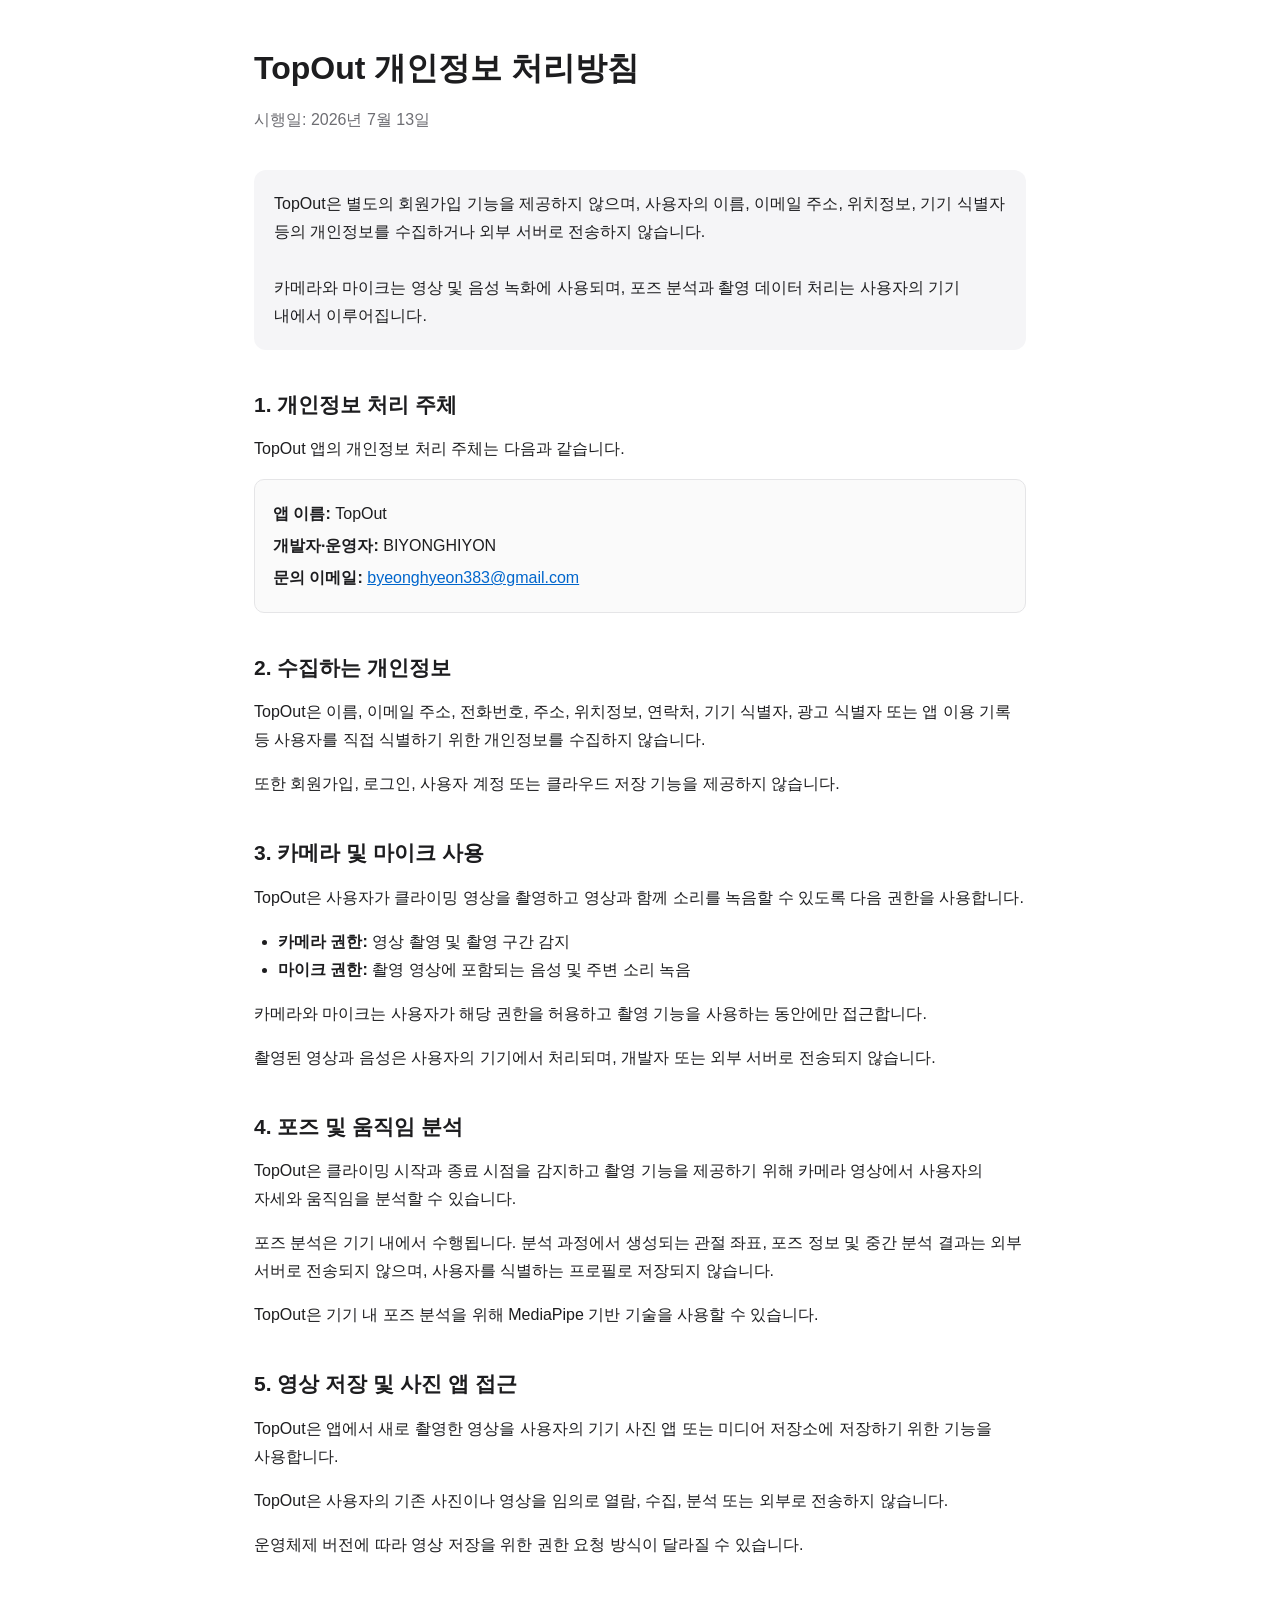
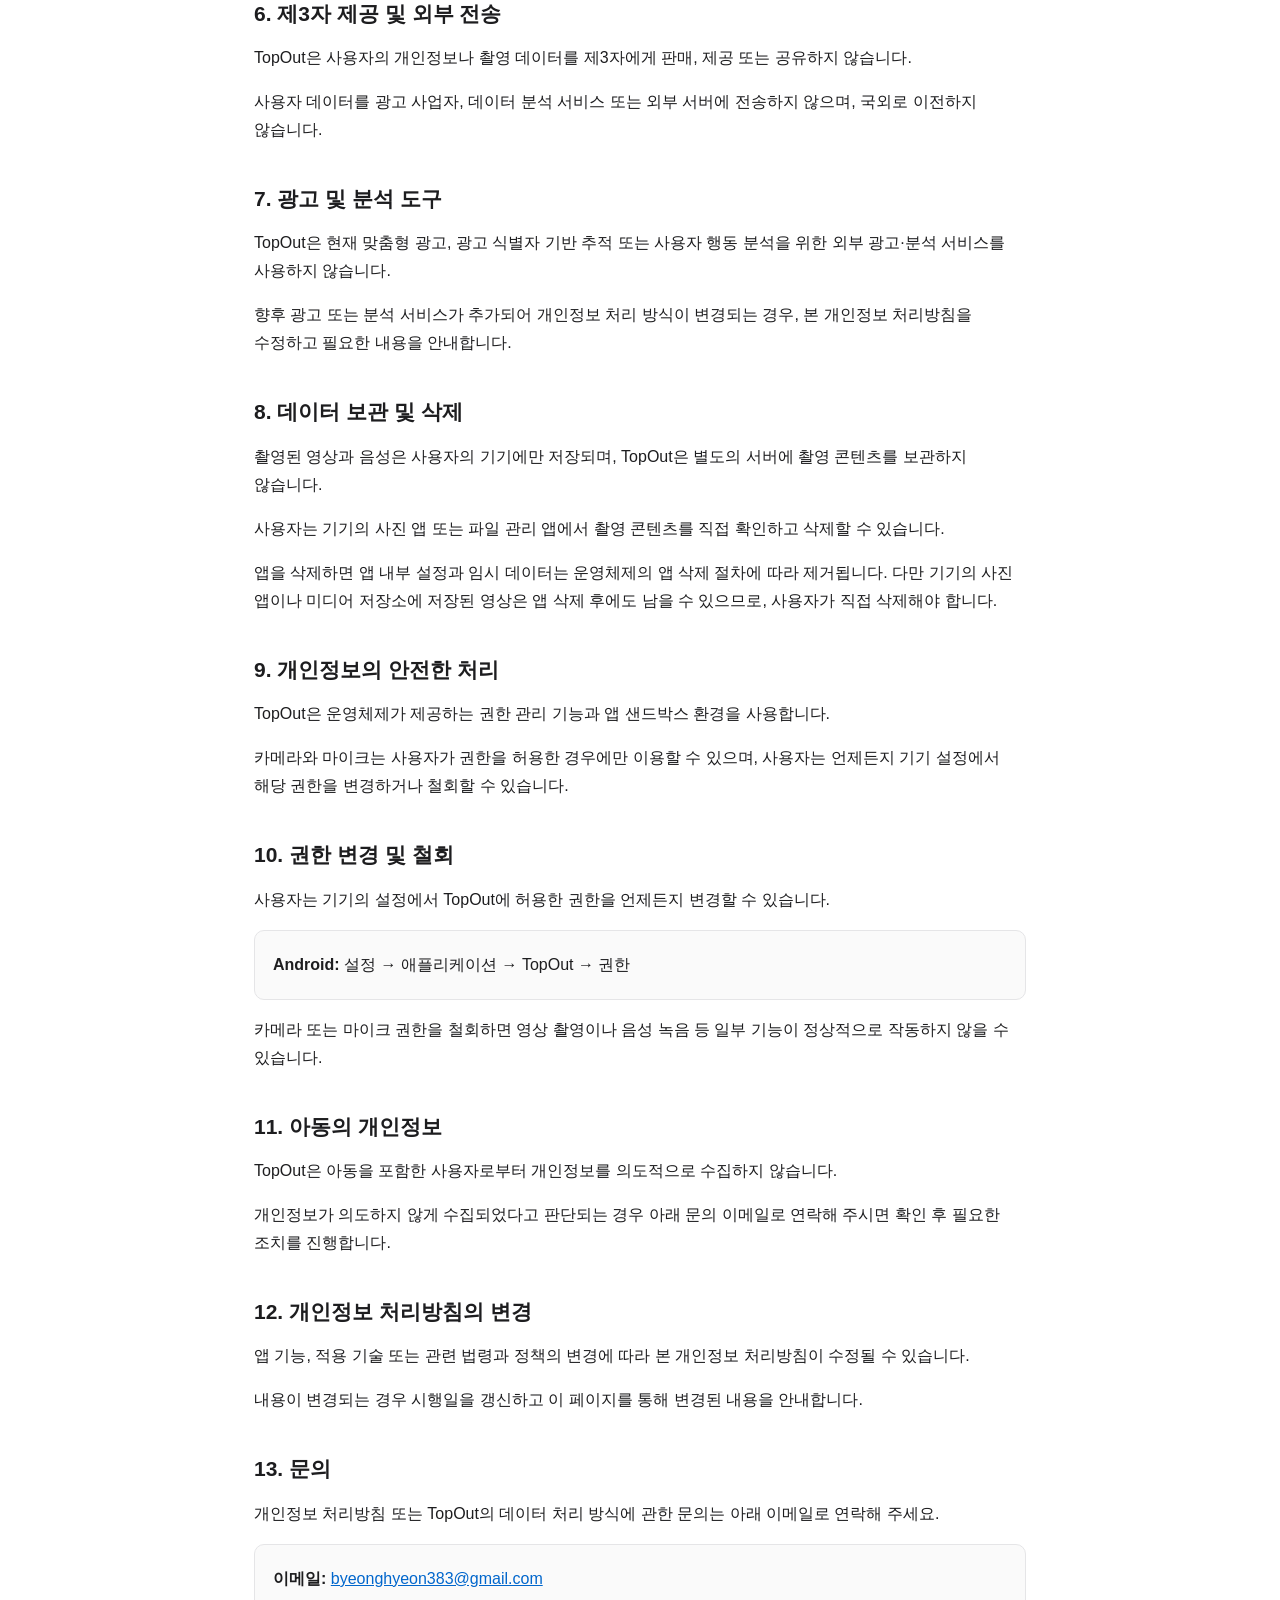
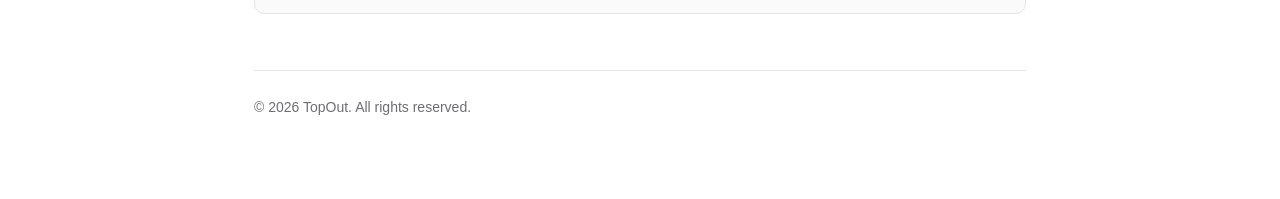
==== docs/index.html @ 3dc30779 "Rename topout-privacy-policy.html to index.html" ====
<!doctype html>
<html lang="ko">
<head>
  <meta charset="utf-8">
  <meta name="viewport" content="width=device-width, initial-scale=1">

  <title>TopOut 개인정보 처리방침</title>

  <meta
    name="description"
    content="TopOut 앱의 개인정보 처리방침입니다. 카메라, 마이크, 영상 저장 및 기기 내 포즈 분석에 관한 내용을 안내합니다."
  >

  <style>
    * {
      box-sizing: border-box;
    }

    body {
      max-width: 820px;
      margin: 0 auto;
      padding: 48px 24px 80px;
      color: #1d1d1f;
      background: #ffffff;
      font-family:
        -apple-system,
        BlinkMacSystemFont,
        "Apple SD Gothic Neo",
        "Noto Sans KR",
        Arial,
        sans-serif;
      line-height: 1.75;
      word-break: keep-all;
    }

    h1 {
      margin: 0 0 8px;
      font-size: 32px;
      line-height: 1.3;
    }

    h2 {
      margin: 40px 0 12px;
      font-size: 21px;
      line-height: 1.4;
    }

    p,
    li {
      font-size: 16px;
    }

    ul {
      padding-left: 24px;
    }

    a {
      color: #0066cc;
    }

    .date {
      margin-bottom: 36px;
      color: #6e6e73;
    }

    .box {
      margin: 20px 0 36px;
      padding: 20px;
      background: #f5f5f7;
      border-radius: 12px;
    }

    .info {
      margin-top: 12px;
      padding: 16px 18px;
      background: #fafafa;
      border: 1px solid #e5e5e7;
      border-radius: 10px;
    }

    .info p {
      margin: 4px 0;
    }

    footer {
      margin-top: 56px;
      padding-top: 24px;
      color: #6e6e73;
      border-top: 1px solid #e5e5e7;
      font-size: 14px;
    }

    @media (max-width: 600px) {
      body {
        padding: 32px 20px 64px;
      }

      h1 {
        font-size: 28px;
      }
    }
  </style>
</head>

<body>
  <main>
    <h1>TopOut 개인정보 처리방침</h1>
    <p class="date">시행일: 2026년 7월 13일</p>

    <div class="box">
      TopOut은 별도의 회원가입 기능을 제공하지 않으며, 사용자의 이름,
      이메일 주소, 위치정보, 기기 식별자 등의 개인정보를 수집하거나
      외부 서버로 전송하지 않습니다.
      <br><br>
      카메라와 마이크는 영상 및 음성 녹화에 사용되며, 포즈 분석과 촬영
      데이터 처리는 사용자의 기기 내에서 이루어집니다.
    </div>

    <h2>1. 개인정보 처리 주체</h2>

    <p>
      TopOut 앱의 개인정보 처리 주체는 다음과 같습니다.
    </p>

    <div class="info">
      <p><strong>앱 이름:</strong> TopOut</p>
      <p>
        <strong>개발자·운영자:</strong>
        BIYONGHIYON
      </p>
      <p>
        <strong>문의 이메일:</strong>
        <a href="mailto:byeonghyeon383@gmail.com">
          byeonghyeon383@gmail.com
        </a>
      </p>
    </div>

    <h2>2. 수집하는 개인정보</h2>

    <p>
      TopOut은 이름, 이메일 주소, 전화번호, 주소, 위치정보, 연락처,
      기기 식별자, 광고 식별자 또는 앱 이용 기록 등 사용자를 직접
      식별하기 위한 개인정보를 수집하지 않습니다.
    </p>

    <p>
      또한 회원가입, 로그인, 사용자 계정 또는 클라우드 저장 기능을
      제공하지 않습니다.
    </p>

    <h2>3. 카메라 및 마이크 사용</h2>

    <p>
      TopOut은 사용자가 클라이밍 영상을 촬영하고 영상과 함께 소리를
      녹음할 수 있도록 다음 권한을 사용합니다.
    </p>

    <ul>
      <li>
        <strong>카메라 권한:</strong>
        영상 촬영 및 촬영 구간 감지
      </li>
      <li>
        <strong>마이크 권한:</strong>
        촬영 영상에 포함되는 음성 및 주변 소리 녹음
      </li>
    </ul>

    <p>
      카메라와 마이크는 사용자가 해당 권한을 허용하고 촬영 기능을
      사용하는 동안에만 접근합니다.
    </p>

    <p>
      촬영된 영상과 음성은 사용자의 기기에서 처리되며, 개발자 또는
      외부 서버로 전송되지 않습니다.
    </p>

    <h2>4. 포즈 및 움직임 분석</h2>

    <p>
      TopOut은 클라이밍 시작과 종료 시점을 감지하고 촬영 기능을
      제공하기 위해 카메라 영상에서 사용자의 자세와 움직임을
      분석할 수 있습니다.
    </p>

    <p>
      포즈 분석은 기기 내에서 수행됩니다. 분석 과정에서 생성되는
      관절 좌표, 포즈 정보 및 중간 분석 결과는 외부 서버로 전송되지
      않으며, 사용자를 식별하는 프로필로 저장되지 않습니다.
    </p>

    <p>
      TopOut은 기기 내 포즈 분석을 위해 MediaPipe 기반 기술을
      사용할 수 있습니다.
    </p>

    <h2>5. 영상 저장 및 사진 앱 접근</h2>

    <p>
      TopOut은 앱에서 새로 촬영한 영상을 사용자의 기기 사진 앱 또는
      미디어 저장소에 저장하기 위한 기능을 사용합니다.
    </p>

    <p>
      TopOut은 사용자의 기존 사진이나 영상을 임의로 열람, 수집,
      분석 또는 외부로 전송하지 않습니다.
    </p>

    <p>
      운영체제 버전에 따라 영상 저장을 위한 권한 요청 방식이 달라질
      수 있습니다.
    </p>

    <h2>6. 제3자 제공 및 외부 전송</h2>

    <p>
      TopOut은 사용자의 개인정보나 촬영 데이터를 제3자에게 판매,
      제공 또는 공유하지 않습니다.
    </p>

    <p>
      사용자 데이터를 광고 사업자, 데이터 분석 서비스 또는 외부
      서버에 전송하지 않으며, 국외로 이전하지 않습니다.
    </p>

    <h2>7. 광고 및 분석 도구</h2>

    <p>
      TopOut은 현재 맞춤형 광고, 광고 식별자 기반 추적 또는 사용자
      행동 분석을 위한 외부 광고·분석 서비스를 사용하지 않습니다.
    </p>

    <p>
      향후 광고 또는 분석 서비스가 추가되어 개인정보 처리 방식이
      변경되는 경우, 본 개인정보 처리방침을 수정하고 필요한 내용을
      안내합니다.
    </p>

    <h2>8. 데이터 보관 및 삭제</h2>

    <p>
      촬영된 영상과 음성은 사용자의 기기에만 저장되며, TopOut은
      별도의 서버에 촬영 콘텐츠를 보관하지 않습니다.
    </p>

    <p>
      사용자는 기기의 사진 앱 또는 파일 관리 앱에서 촬영 콘텐츠를
      직접 확인하고 삭제할 수 있습니다.
    </p>

    <p>
      앱을 삭제하면 앱 내부 설정과 임시 데이터는 운영체제의 앱 삭제
      절차에 따라 제거됩니다. 다만 기기의 사진 앱이나 미디어 저장소에
      저장된 영상은 앱 삭제 후에도 남을 수 있으므로, 사용자가 직접
      삭제해야 합니다.
    </p>

    <h2>9. 개인정보의 안전한 처리</h2>

    <p>
      TopOut은 운영체제가 제공하는 권한 관리 기능과 앱 샌드박스
      환경을 사용합니다.
    </p>

    <p>
      카메라와 마이크는 사용자가 권한을 허용한 경우에만 이용할 수
      있으며, 사용자는 언제든지 기기 설정에서 해당 권한을 변경하거나
      철회할 수 있습니다.
    </p>

    <h2>10. 권한 변경 및 철회</h2>

    <p>
      사용자는 기기의 설정에서 TopOut에 허용한 권한을 언제든지
      변경할 수 있습니다.
    </p>

    <div class="info">
      <p>
        <strong>Android:</strong>
        설정 → 애플리케이션 → TopOut → 권한
      </p>
    </div>

    <p>
      카메라 또는 마이크 권한을 철회하면 영상 촬영이나 음성 녹음 등
      일부 기능이 정상적으로 작동하지 않을 수 있습니다.
    </p>

    <h2>11. 아동의 개인정보</h2>

    <p>
      TopOut은 아동을 포함한 사용자로부터 개인정보를 의도적으로
      수집하지 않습니다.
    </p>

    <p>
      개인정보가 의도하지 않게 수집되었다고 판단되는 경우 아래 문의
      이메일로 연락해 주시면 확인 후 필요한 조치를 진행합니다.
    </p>

    <h2>12. 개인정보 처리방침의 변경</h2>

    <p>
      앱 기능, 적용 기술 또는 관련 법령과 정책의 변경에 따라 본
      개인정보 처리방침이 수정될 수 있습니다.
    </p>

    <p>
      내용이 변경되는 경우 시행일을 갱신하고 이 페이지를 통해
      변경된 내용을 안내합니다.
    </p>

    <h2>13. 문의</h2>

    <p>
      개인정보 처리방침 또는 TopOut의 데이터 처리 방식에 관한 문의는
      아래 이메일로 연락해 주세요.
    </p>

    <div class="info">
      <p>
        <strong>이메일:</strong>
        <a href="mailto:byeonghyeon383@gmail.com">
          byeonghyeon383@gmail.com
        </a>
      </p>
    </div>
  </main>

  <footer>
    © 2026 TopOut. All rights reserved.
  </footer>
</body>
</html>
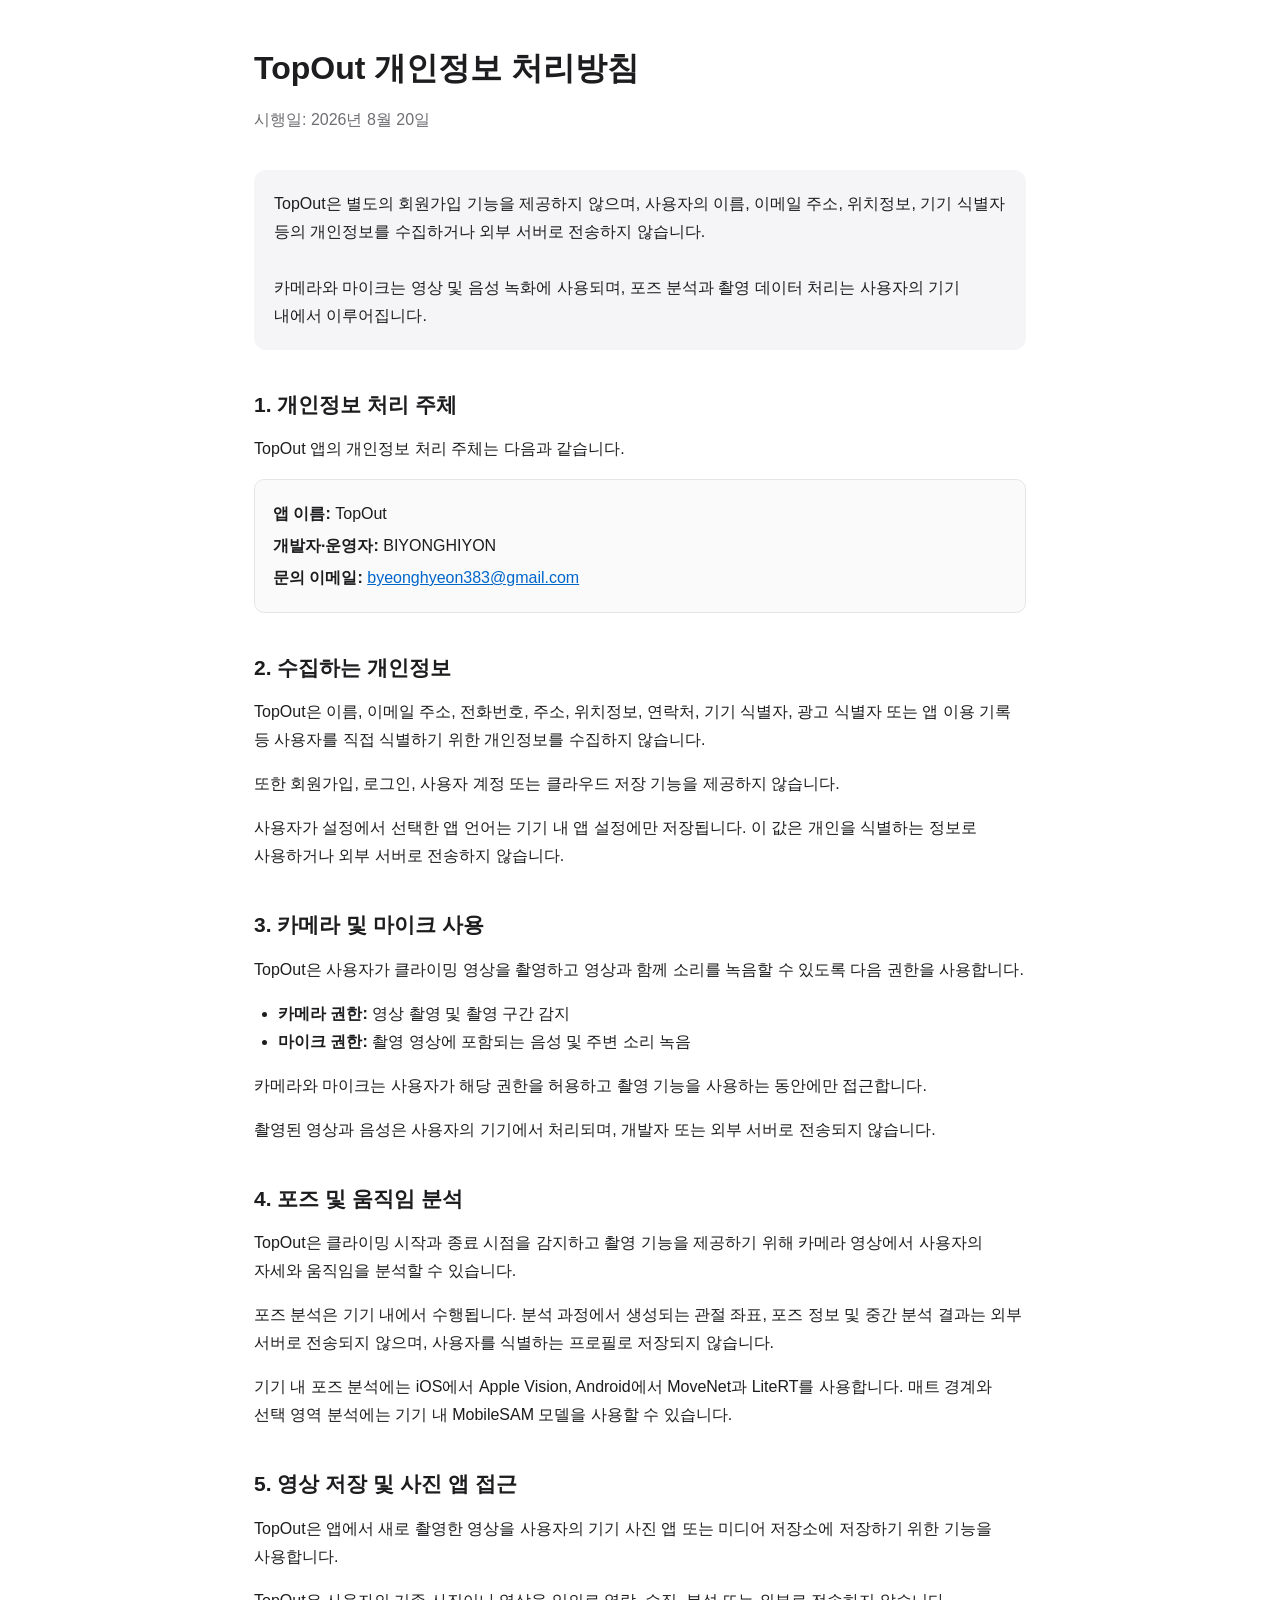
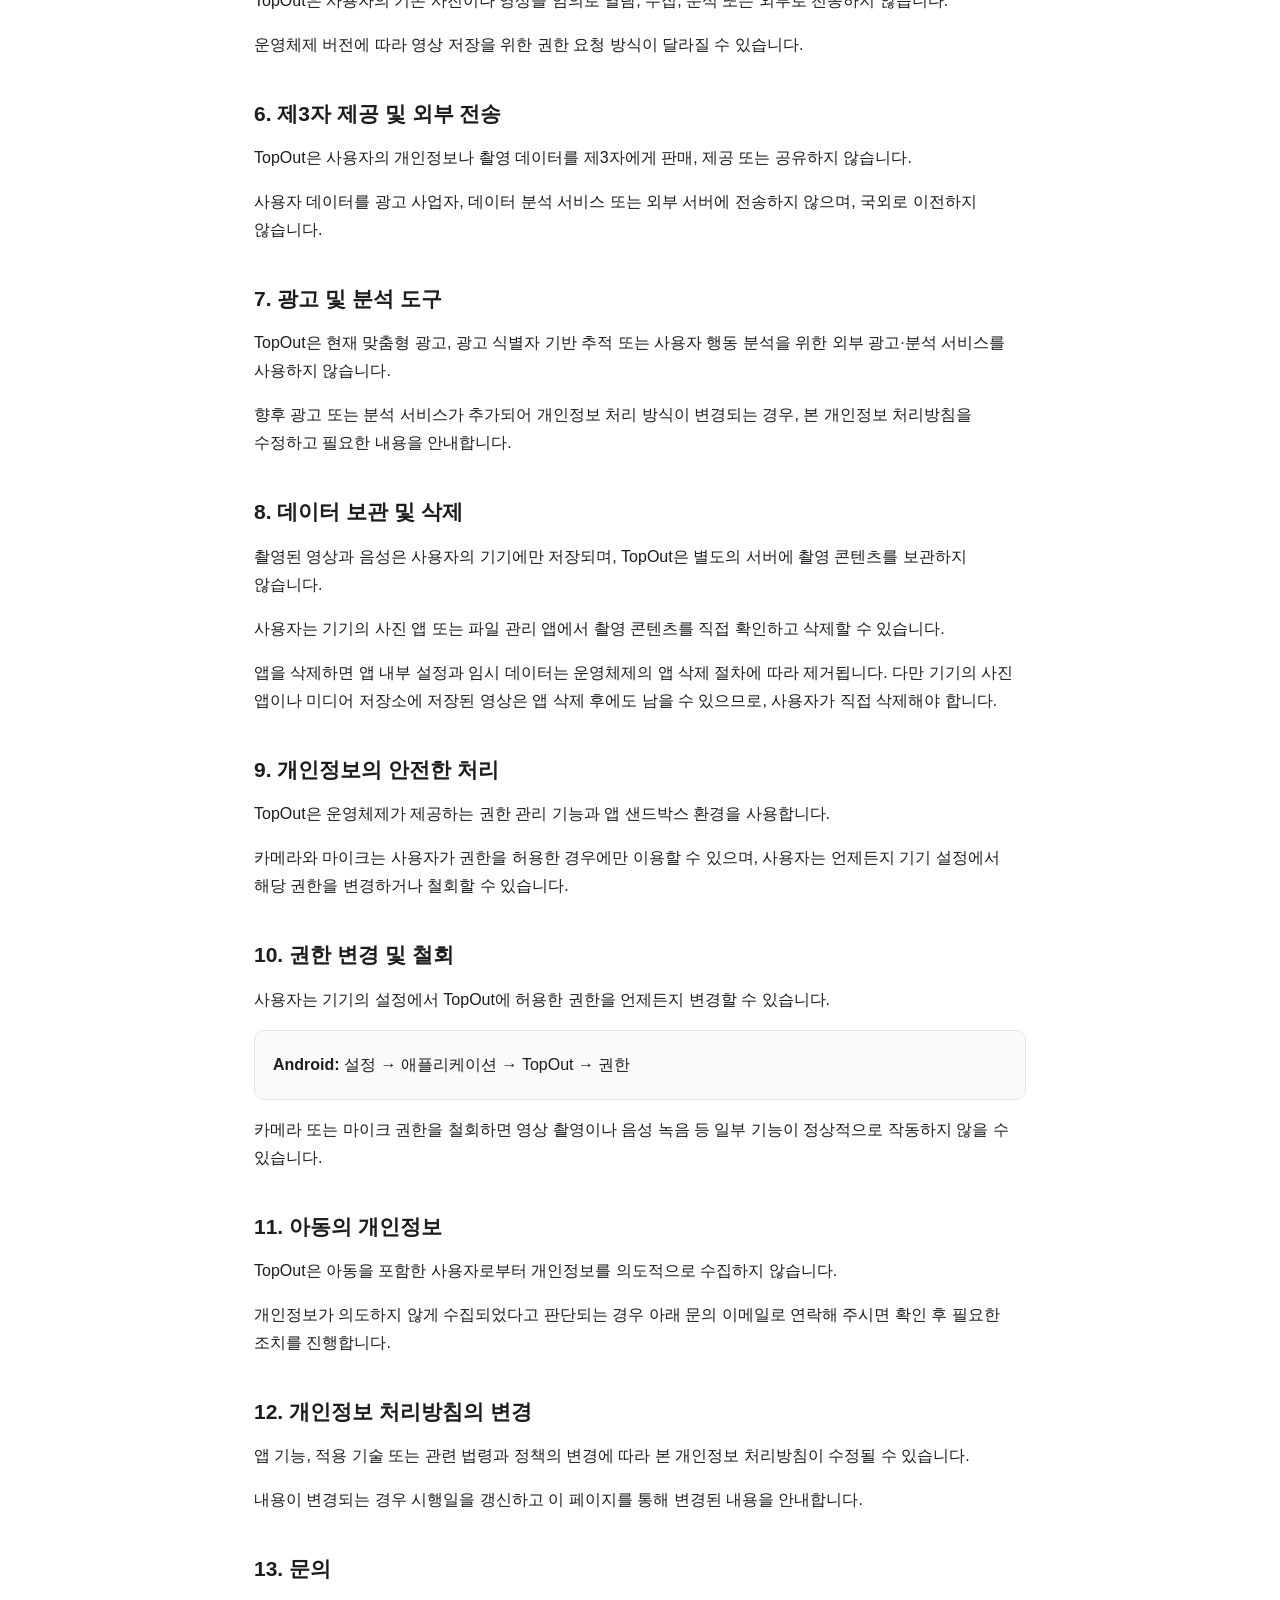
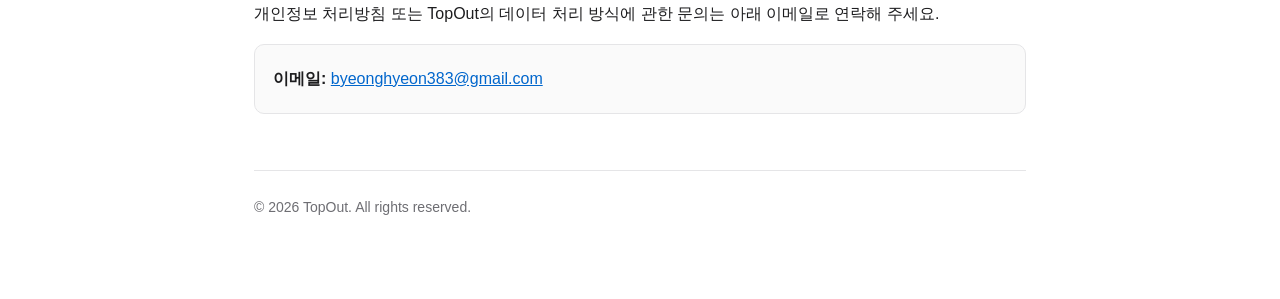
==== commit 56c281bb: "다국어 UI와 촬영 안정성 개선" ====
--- a/docs/index.html
+++ b/docs/index.html
@@ -105,7 +105,7 @@
 <body>
   <main>
     <h1>TopOut 개인정보 처리방침</h1>
-    <p class="date">시행일: 2026년 7월 13일</p>
+    <p class="date">시행일: 2026년 8월 20일</p>
 
     <div class="box">
       TopOut은 별도의 회원가입 기능을 제공하지 않으며, 사용자의 이름,
@@ -149,6 +149,11 @@
       제공하지 않습니다.
     </p>
 
+    <p>
+      사용자가 설정에서 선택한 앱 언어는 기기 내 앱 설정에만 저장됩니다.
+      이 값은 개인을 식별하는 정보로 사용하거나 외부 서버로 전송하지 않습니다.
+    </p>
+
     <h2>3. 카메라 및 마이크 사용</h2>
 
     <p>
@@ -192,8 +197,9 @@
     </p>
 
     <p>
-      TopOut은 기기 내 포즈 분석을 위해 MediaPipe 기반 기술을
-      사용할 수 있습니다.
+      기기 내 포즈 분석에는 iOS에서 Apple Vision, Android에서
+      MoveNet과 LiteRT를 사용합니다. 매트 경계와 선택 영역 분석에는
+      기기 내 MobileSAM 모델을 사용할 수 있습니다.
     </p>
 
     <h2>5. 영상 저장 및 사진 앱 접근</h2>
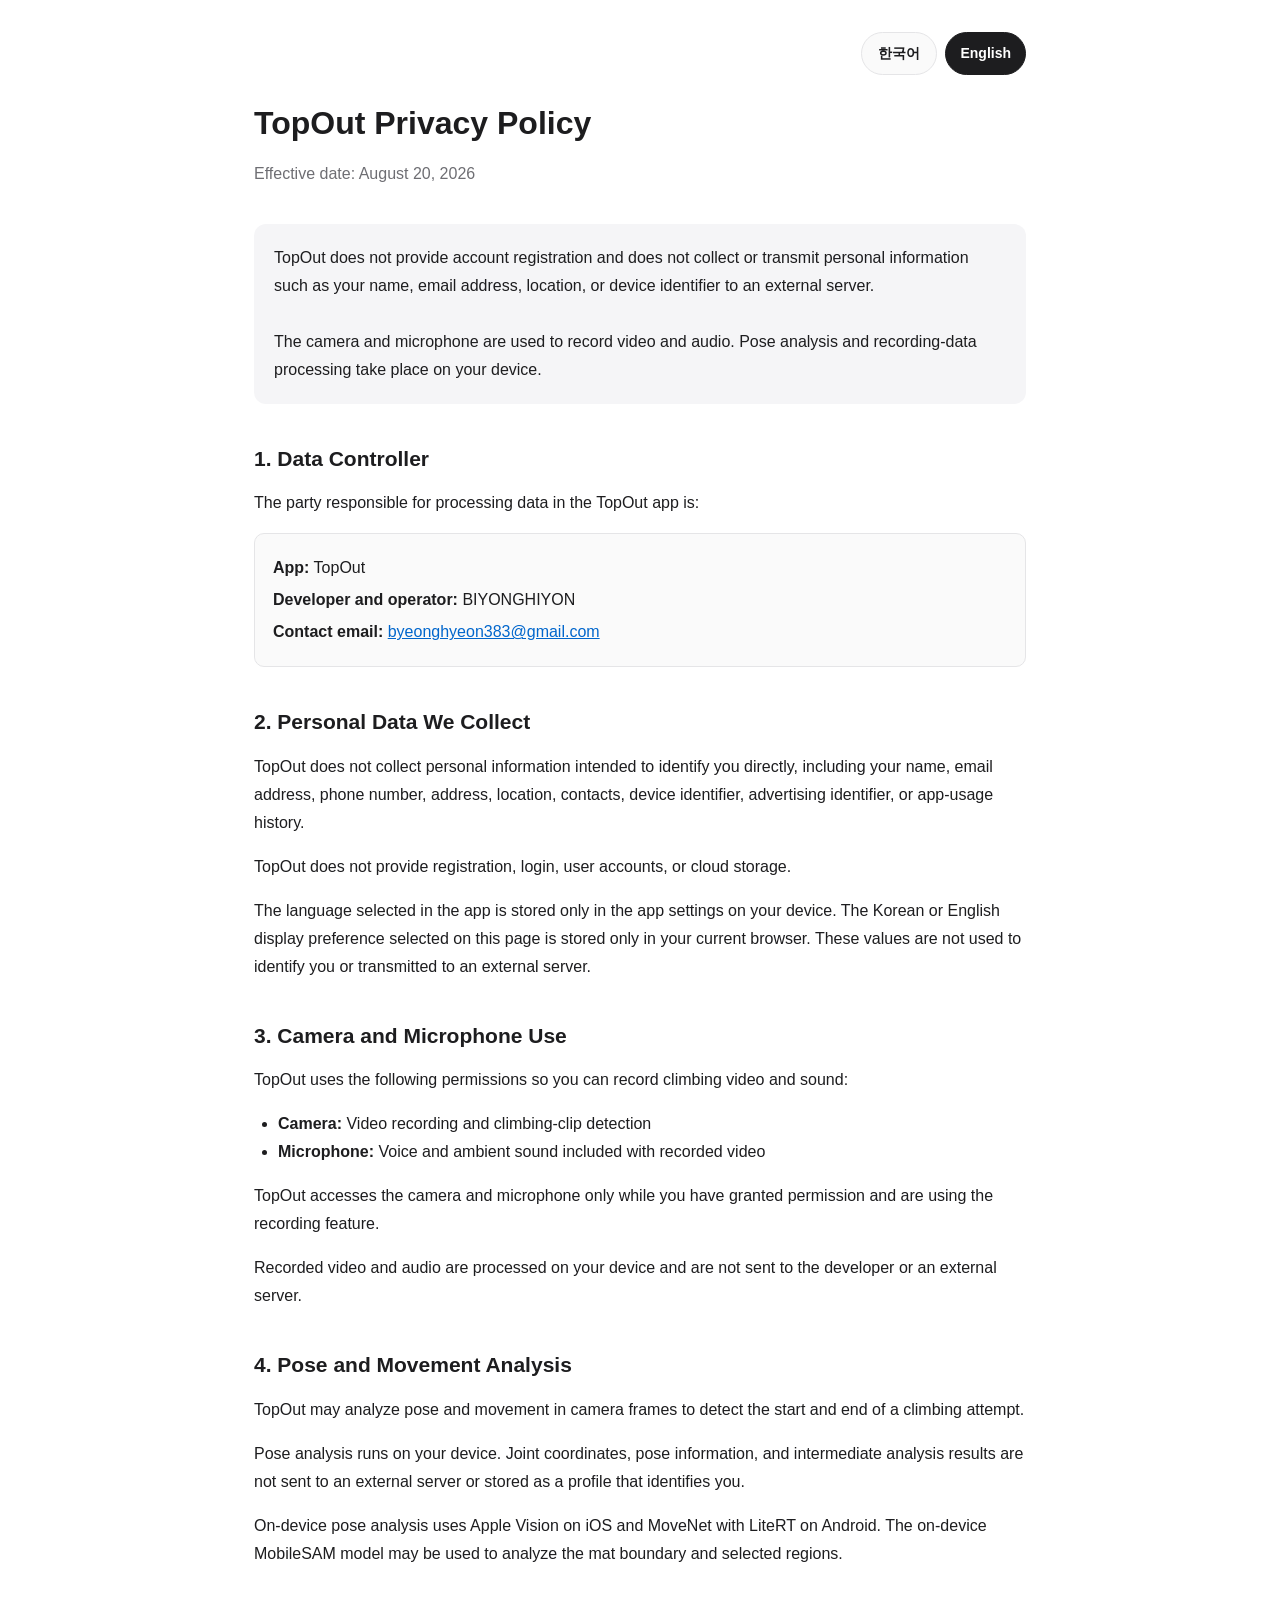
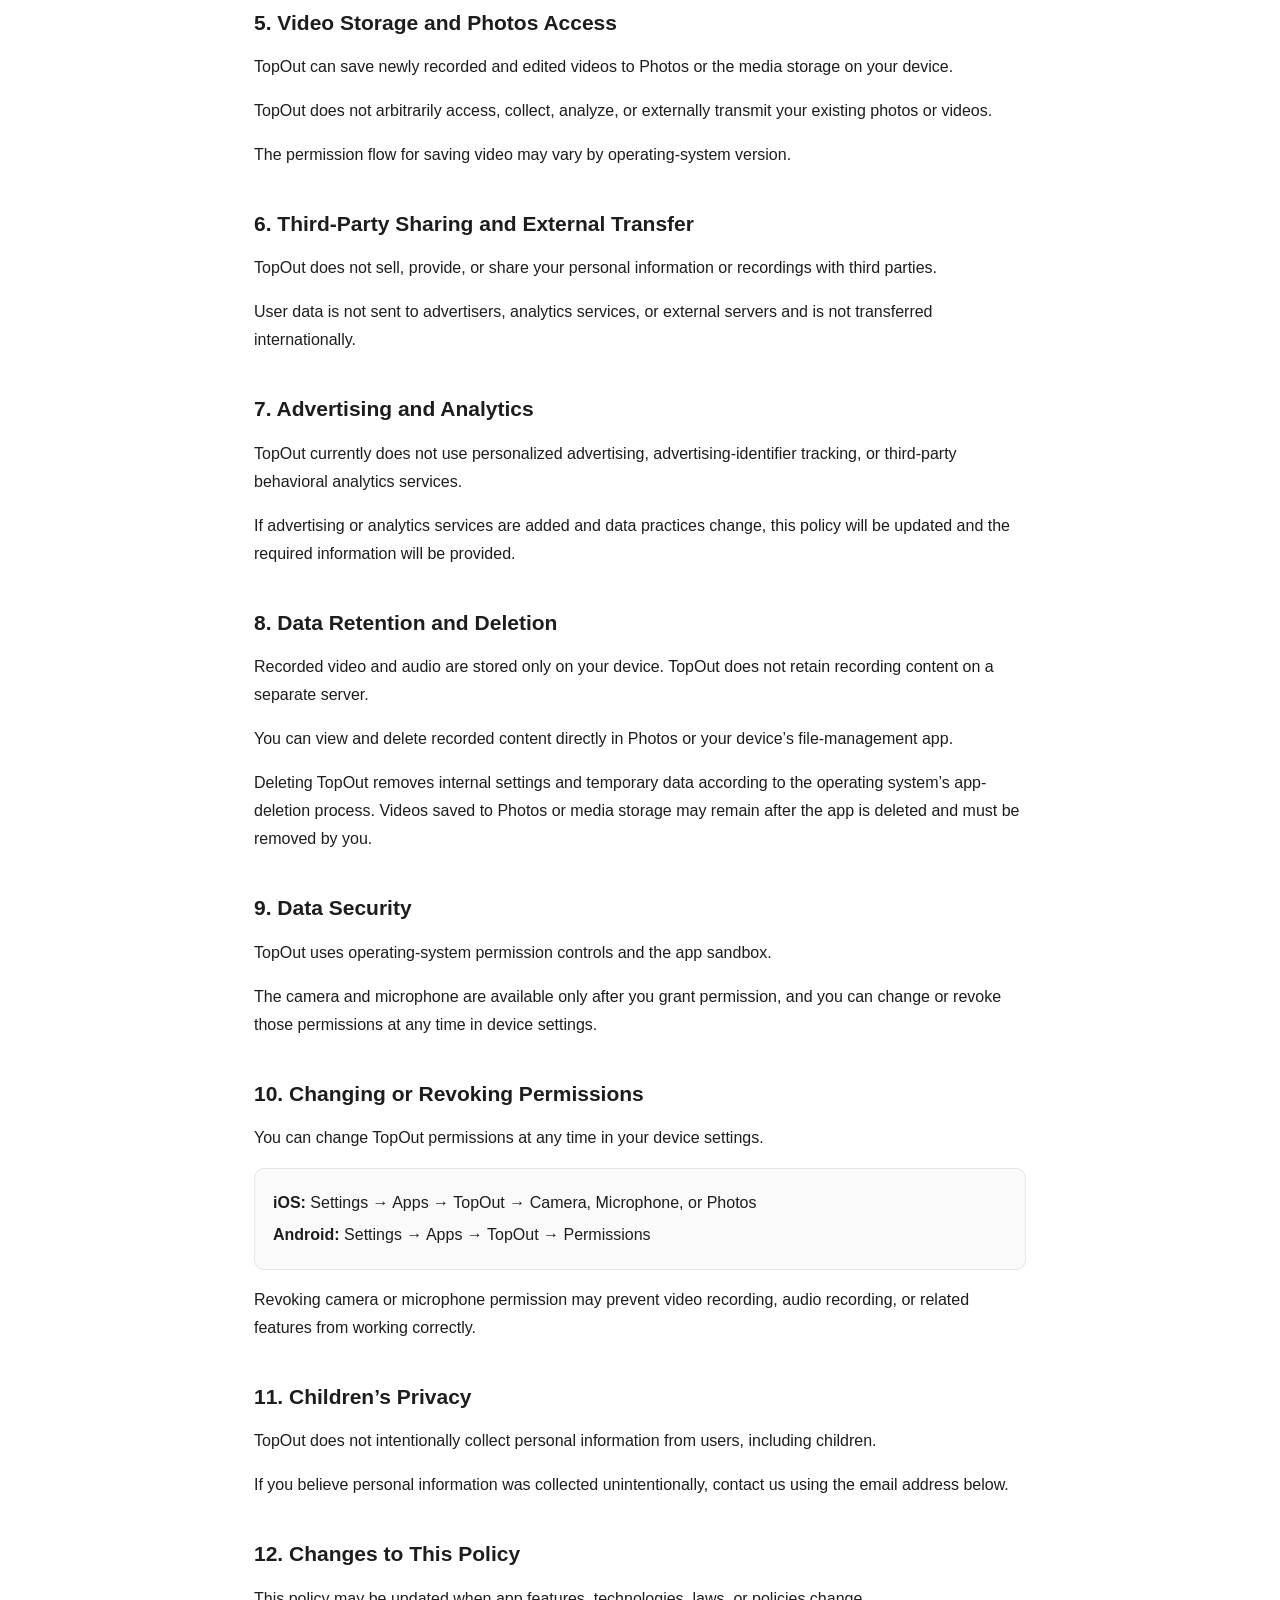
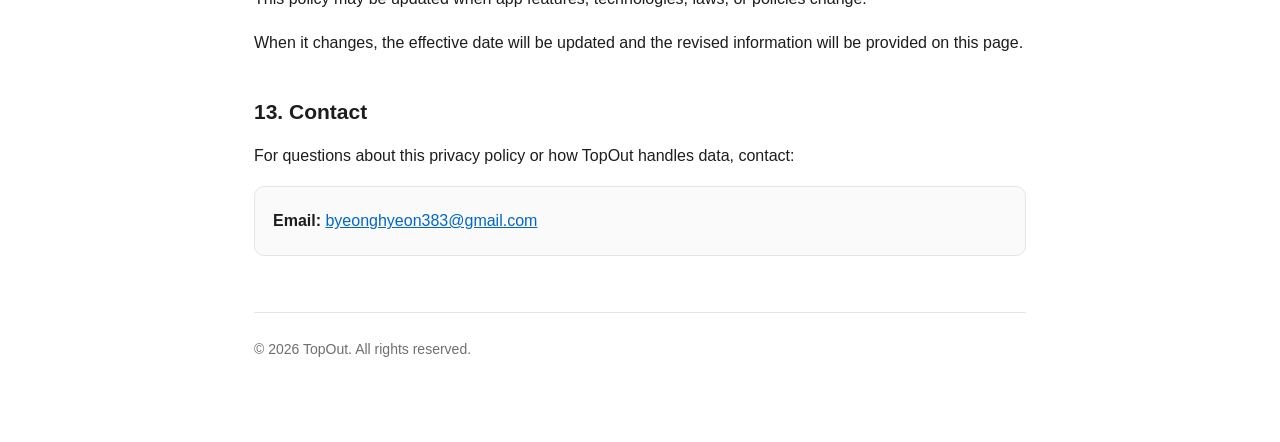
==== commit 36980888: "코드 구조 정리 및 영문 문서 지원" ====
--- a/docs/index.html
+++ b/docs/index.html
@@ -3,39 +3,93 @@
 <head>
   <meta charset="utf-8">
   <meta name="viewport" content="width=device-width, initial-scale=1">
-
+  <meta name="description" content="TopOut 개인정보 처리방침입니다. 카메라, 마이크, 영상 저장과 기기 내 분석에 관한 내용을 안내합니다.">
   <title>TopOut 개인정보 처리방침</title>
 
-  <meta
-    name="description"
-    content="TopOut 앱의 개인정보 처리방침입니다. 카메라, 마이크, 영상 저장 및 기기 내 포즈 분석에 관한 내용을 안내합니다."
-  >
-
   <style>
+    :root {
+      color-scheme: light dark;
+      --background: #ffffff;
+      --surface: #f5f5f7;
+      --surface-secondary: #fafafa;
+      --text: #1d1d1f;
+      --subtext: #6e6e73;
+      --border: #e5e5e7;
+      --link: #0066cc;
+      --selected: #1d1d1f;
+      --selected-text: #ffffff;
+    }
+
+    @media (prefers-color-scheme: dark) {
+      :root {
+        --background: #111214;
+        --surface: #202124;
+        --surface-secondary: #191a1d;
+        --text: #f5f5f7;
+        --subtext: #b7b7bd;
+        --border: #35363a;
+        --link: #70a7ff;
+        --selected: #f5f5f7;
+        --selected-text: #1d1d1f;
+      }
+    }
+
     * {
       box-sizing: border-box;
+    }
+
+    [hidden] {
+      display: none !important;
     }
 
     body {
       max-width: 820px;
       margin: 0 auto;
-      padding: 48px 24px 80px;
-      color: #1d1d1f;
-      background: #ffffff;
+      padding: 32px 24px 80px;
+      color: var(--text);
+      background: var(--background);
       font-family:
-        -apple-system,
-        BlinkMacSystemFont,
-        "Apple SD Gothic Neo",
-        "Noto Sans KR",
-        Arial,
-        sans-serif;
+        -apple-system, BlinkMacSystemFont, "Apple SD Gothic Neo",
+        "Noto Sans KR", "Segoe UI", Arial, sans-serif;
       line-height: 1.75;
       word-break: keep-all;
     }
 
+    .language-switcher {
+      display: flex;
+      justify-content: flex-end;
+      gap: 8px;
+      margin-bottom: 28px;
+    }
+
+    .language-switcher button {
+      min-width: 76px;
+      padding: 8px 14px;
+      border: 1px solid var(--border);
+      border-radius: 999px;
+      background: var(--surface-secondary);
+      color: var(--text);
+      font: inherit;
+      font-size: 14px;
+      font-weight: 700;
+      cursor: pointer;
+    }
+
+    .language-switcher button[aria-pressed="true"] {
+      border-color: var(--selected);
+      background: var(--selected);
+      color: var(--selected-text);
+    }
+
+    .language-switcher button:focus-visible,
+    a:focus-visible {
+      outline: 3px solid #438bf0;
+      outline-offset: 3px;
+    }
+
     h1 {
       margin: 0 0 8px;
-      font-size: 32px;
+      font-size: clamp(28px, 7vw, 32px);
       line-height: 1.3;
     }
 
@@ -55,26 +109,27 @@
     }
 
     a {
-      color: #0066cc;
+      color: var(--link);
+      overflow-wrap: anywhere;
     }
 
     .date {
       margin-bottom: 36px;
-      color: #6e6e73;
+      color: var(--subtext);
     }
 
     .box {
       margin: 20px 0 36px;
       padding: 20px;
-      background: #f5f5f7;
+      background: var(--surface);
       border-radius: 12px;
     }
 
     .info {
       margin-top: 12px;
       padding: 16px 18px;
-      background: #fafafa;
-      border: 1px solid #e5e5e7;
+      background: var(--surface-secondary);
+      border: 1px solid var(--border);
       border-radius: 10px;
     }
 
@@ -85,259 +140,290 @@
     footer {
       margin-top: 56px;
       padding-top: 24px;
-      color: #6e6e73;
-      border-top: 1px solid #e5e5e7;
+      color: var(--subtext);
+      border-top: 1px solid var(--border);
       font-size: 14px;
     }
 
     @media (max-width: 600px) {
       body {
-        padding: 32px 20px 64px;
-      }
-
-      h1 {
-        font-size: 28px;
+        padding: 22px 20px 64px;
       }
     }
   </style>
 </head>
 
 <body>
-  <main>
+  <nav class="language-switcher" aria-label="언어 선택 · Language selection">
+    <button type="button" data-language-button="ko" aria-pressed="true">한국어</button>
+    <button type="button" data-language-button="en" aria-pressed="false">English</button>
+  </nav>
+
+  <main data-language="ko" lang="ko">
     <h1>TopOut 개인정보 처리방침</h1>
     <p class="date">시행일: 2026년 8월 20일</p>
 
     <div class="box">
-      TopOut은 별도의 회원가입 기능을 제공하지 않으며, 사용자의 이름,
-      이메일 주소, 위치정보, 기기 식별자 등의 개인정보를 수집하거나
-      외부 서버로 전송하지 않습니다.
+      TopOut은 별도의 회원가입 기능을 제공하지 않으며 사용자의 이름,
+      이메일 주소, 위치정보, 기기 식별자 등의 개인정보를 수집하거나 외부 서버로 전송하지 않습니다.
       <br><br>
-      카메라와 마이크는 영상 및 음성 녹화에 사용되며, 포즈 분석과 촬영
-      데이터 처리는 사용자의 기기 내에서 이루어집니다.
+      카메라와 마이크는 영상 및 음성 녹화에 사용되며 포즈 분석과 촬영 데이터 처리는 사용자의 기기 안에서 이루어집니다.
     </div>
 
     <h2>1. 개인정보 처리 주체</h2>
-
-    <p>
-      TopOut 앱의 개인정보 처리 주체는 다음과 같습니다.
-    </p>
-
+    <p>TopOut 앱의 개인정보 처리 주체는 다음과 같습니다.</p>
     <div class="info">
       <p><strong>앱 이름:</strong> TopOut</p>
-      <p>
-        <strong>개발자·운영자:</strong>
-        BIYONGHIYON
-      </p>
-      <p>
-        <strong>문의 이메일:</strong>
-        <a href="mailto:byeonghyeon383@gmail.com">
-          byeonghyeon383@gmail.com
-        </a>
-      </p>
+      <p><strong>개발자·운영자:</strong> BIYONGHIYON</p>
+      <p><strong>문의 이메일:</strong> <a href="mailto:byeonghyeon383@gmail.com">byeonghyeon383@gmail.com</a></p>
     </div>
 
     <h2>2. 수집하는 개인정보</h2>
-
-    <p>
-      TopOut은 이름, 이메일 주소, 전화번호, 주소, 위치정보, 연락처,
-      기기 식별자, 광고 식별자 또는 앱 이용 기록 등 사용자를 직접
-      식별하기 위한 개인정보를 수집하지 않습니다.
-    </p>
-
-    <p>
-      또한 회원가입, 로그인, 사용자 계정 또는 클라우드 저장 기능을
-      제공하지 않습니다.
-    </p>
-
-    <p>
-      사용자가 설정에서 선택한 앱 언어는 기기 내 앱 설정에만 저장됩니다.
-      이 값은 개인을 식별하는 정보로 사용하거나 외부 서버로 전송하지 않습니다.
+    <p>
+      TopOut은 이름, 이메일 주소, 전화번호, 주소, 위치정보, 연락처, 기기 식별자,
+      광고 식별자 또는 앱 이용 기록 등 사용자를 직접 식별하기 위한 개인정보를 수집하지 않습니다.
+    </p>
+    <p>또한 회원가입, 로그인, 사용자 계정 또는 클라우드 저장 기능을 제공하지 않습니다.</p>
+    <p>
+      앱 설정에서 선택한 언어는 기기 내 앱 설정에만 저장됩니다. 이 페이지에서 선택한 한국어·영어 표시 설정도
+      현재 브라우저 안에만 저장됩니다. 해당 값은 개인을 식별하는 데 사용하거나 외부 서버로 전송하지 않습니다.
     </p>
 
     <h2>3. 카메라 및 마이크 사용</h2>
-
-    <p>
-      TopOut은 사용자가 클라이밍 영상을 촬영하고 영상과 함께 소리를
-      녹음할 수 있도록 다음 권한을 사용합니다.
-    </p>
-
+    <p>TopOut은 사용자가 클라이밍 영상과 소리를 녹화할 수 있도록 다음 권한을 사용합니다.</p>
     <ul>
-      <li>
-        <strong>카메라 권한:</strong>
-        영상 촬영 및 촬영 구간 감지
-      </li>
-      <li>
-        <strong>마이크 권한:</strong>
-        촬영 영상에 포함되는 음성 및 주변 소리 녹음
-      </li>
+      <li><strong>카메라 권한:</strong> 영상 촬영 및 촬영 구간 감지</li>
+      <li><strong>마이크 권한:</strong> 촬영 영상에 포함되는 음성 및 주변 소리 녹음</li>
     </ul>
-
-    <p>
-      카메라와 마이크는 사용자가 해당 권한을 허용하고 촬영 기능을
-      사용하는 동안에만 접근합니다.
-    </p>
-
-    <p>
-      촬영된 영상과 음성은 사용자의 기기에서 처리되며, 개발자 또는
-      외부 서버로 전송되지 않습니다.
-    </p>
+    <p>카메라와 마이크는 사용자가 권한을 허용하고 촬영 기능을 사용하는 동안에만 접근합니다.</p>
+    <p>촬영된 영상과 음성은 사용자의 기기에서 처리되며 개발자 또는 외부 서버로 전송되지 않습니다.</p>
 
     <h2>4. 포즈 및 움직임 분석</h2>
-
-    <p>
-      TopOut은 클라이밍 시작과 종료 시점을 감지하고 촬영 기능을
-      제공하기 위해 카메라 영상에서 사용자의 자세와 움직임을
-      분석할 수 있습니다.
-    </p>
-
-    <p>
-      포즈 분석은 기기 내에서 수행됩니다. 분석 과정에서 생성되는
-      관절 좌표, 포즈 정보 및 중간 분석 결과는 외부 서버로 전송되지
-      않으며, 사용자를 식별하는 프로필로 저장되지 않습니다.
-    </p>
-
-    <p>
-      기기 내 포즈 분석에는 iOS에서 Apple Vision, Android에서
-      MoveNet과 LiteRT를 사용합니다. 매트 경계와 선택 영역 분석에는
-      기기 내 MobileSAM 모델을 사용할 수 있습니다.
+    <p>
+      TopOut은 클라이밍 시작과 종료 시점을 감지하기 위해 카메라 영상에서 사용자의 자세와 움직임을 분석할 수 있습니다.
+    </p>
+    <p>
+      포즈 분석은 기기 안에서 수행됩니다. 분석 과정에서 생성되는 관절 좌표, 포즈 정보와 중간 결과는
+      외부 서버로 전송되지 않으며 사용자를 식별하는 프로필로 저장되지 않습니다.
+    </p>
+    <p>
+      기기 내 포즈 분석에는 iOS에서 Apple Vision, Android에서 MoveNet과 LiteRT를 사용합니다.
+      매트 경계와 선택 영역 분석에는 기기 내 MobileSAM 모델을 사용할 수 있습니다.
     </p>
 
     <h2>5. 영상 저장 및 사진 앱 접근</h2>
-
-    <p>
-      TopOut은 앱에서 새로 촬영한 영상을 사용자의 기기 사진 앱 또는
-      미디어 저장소에 저장하기 위한 기능을 사용합니다.
-    </p>
-
-    <p>
-      TopOut은 사용자의 기존 사진이나 영상을 임의로 열람, 수집,
-      분석 또는 외부로 전송하지 않습니다.
-    </p>
-
-    <p>
-      운영체제 버전에 따라 영상 저장을 위한 권한 요청 방식이 달라질
-      수 있습니다.
-    </p>
+    <p>TopOut은 새로 촬영하고 편집한 영상을 기기의 사진 앱 또는 미디어 저장소에 저장할 수 있습니다.</p>
+    <p>사용자의 기존 사진이나 영상을 임의로 열람, 수집, 분석하거나 외부로 전송하지 않습니다.</p>
+    <p>운영체제 버전에 따라 영상 저장을 위한 권한 요청 방식이 달라질 수 있습니다.</p>
 
     <h2>6. 제3자 제공 및 외부 전송</h2>
-
-    <p>
-      TopOut은 사용자의 개인정보나 촬영 데이터를 제3자에게 판매,
-      제공 또는 공유하지 않습니다.
-    </p>
-
-    <p>
-      사용자 데이터를 광고 사업자, 데이터 분석 서비스 또는 외부
-      서버에 전송하지 않으며, 국외로 이전하지 않습니다.
-    </p>
+    <p>TopOut은 사용자의 개인정보나 촬영 데이터를 제3자에게 판매, 제공 또는 공유하지 않습니다.</p>
+    <p>사용자 데이터를 광고 사업자, 데이터 분석 서비스 또는 외부 서버에 전송하지 않으며 국외로 이전하지 않습니다.</p>
 
     <h2>7. 광고 및 분석 도구</h2>
-
-    <p>
-      TopOut은 현재 맞춤형 광고, 광고 식별자 기반 추적 또는 사용자
-      행동 분석을 위한 외부 광고·분석 서비스를 사용하지 않습니다.
-    </p>
-
-    <p>
-      향후 광고 또는 분석 서비스가 추가되어 개인정보 처리 방식이
-      변경되는 경우, 본 개인정보 처리방침을 수정하고 필요한 내용을
-      안내합니다.
+    <p>TopOut은 현재 맞춤형 광고, 광고 식별자 기반 추적 또는 사용자 행동 분석을 위한 외부 광고·분석 서비스를 사용하지 않습니다.</p>
+    <p>
+      향후 광고 또는 분석 서비스가 추가되어 개인정보 처리 방식이 변경되면 본 개인정보 처리방침을 수정하고 필요한 내용을 안내합니다.
     </p>
 
     <h2>8. 데이터 보관 및 삭제</h2>
-
-    <p>
-      촬영된 영상과 음성은 사용자의 기기에만 저장되며, TopOut은
-      별도의 서버에 촬영 콘텐츠를 보관하지 않습니다.
-    </p>
-
-    <p>
-      사용자는 기기의 사진 앱 또는 파일 관리 앱에서 촬영 콘텐츠를
-      직접 확인하고 삭제할 수 있습니다.
-    </p>
-
-    <p>
-      앱을 삭제하면 앱 내부 설정과 임시 데이터는 운영체제의 앱 삭제
-      절차에 따라 제거됩니다. 다만 기기의 사진 앱이나 미디어 저장소에
-      저장된 영상은 앱 삭제 후에도 남을 수 있으므로, 사용자가 직접
-      삭제해야 합니다.
+    <p>촬영된 영상과 음성은 사용자의 기기에만 저장되며 TopOut은 별도의 서버에 촬영 콘텐츠를 보관하지 않습니다.</p>
+    <p>사용자는 기기의 사진 앱 또는 파일 관리 앱에서 촬영 콘텐츠를 직접 확인하고 삭제할 수 있습니다.</p>
+    <p>
+      앱을 삭제하면 앱 내부 설정과 임시 데이터는 운영체제의 앱 삭제 절차에 따라 제거됩니다.
+      사진 앱이나 미디어 저장소에 저장된 영상은 앱 삭제 후에도 남을 수 있으므로 사용자가 직접 삭제해야 합니다.
     </p>
 
     <h2>9. 개인정보의 안전한 처리</h2>
-
-    <p>
-      TopOut은 운영체제가 제공하는 권한 관리 기능과 앱 샌드박스
-      환경을 사용합니다.
-    </p>
-
-    <p>
-      카메라와 마이크는 사용자가 권한을 허용한 경우에만 이용할 수
-      있으며, 사용자는 언제든지 기기 설정에서 해당 권한을 변경하거나
-      철회할 수 있습니다.
-    </p>
+    <p>TopOut은 운영체제가 제공하는 권한 관리 기능과 앱 샌드박스 환경을 사용합니다.</p>
+    <p>카메라와 마이크는 사용자가 권한을 허용한 경우에만 이용하며 사용자는 언제든지 기기 설정에서 권한을 변경하거나 철회할 수 있습니다.</p>
 
     <h2>10. 권한 변경 및 철회</h2>
-
-    <p>
-      사용자는 기기의 설정에서 TopOut에 허용한 권한을 언제든지
-      변경할 수 있습니다.
-    </p>
-
-    <div class="info">
-      <p>
-        <strong>Android:</strong>
-        설정 → 애플리케이션 → TopOut → 권한
-      </p>
-    </div>
-
-    <p>
-      카메라 또는 마이크 권한을 철회하면 영상 촬영이나 음성 녹음 등
-      일부 기능이 정상적으로 작동하지 않을 수 있습니다.
-    </p>
+    <p>사용자는 기기 설정에서 TopOut에 허용한 권한을 언제든지 변경할 수 있습니다.</p>
+    <div class="info">
+      <p><strong>iOS:</strong> 설정 → 앱 → TopOut → 카메라·마이크·사진</p>
+      <p><strong>Android:</strong> 설정 → 애플리케이션 → TopOut → 권한</p>
+    </div>
+    <p>카메라 또는 마이크 권한을 철회하면 영상 촬영이나 음성 녹음 등 일부 기능이 정상적으로 작동하지 않을 수 있습니다.</p>
 
     <h2>11. 아동의 개인정보</h2>
-
-    <p>
-      TopOut은 아동을 포함한 사용자로부터 개인정보를 의도적으로
-      수집하지 않습니다.
-    </p>
-
-    <p>
-      개인정보가 의도하지 않게 수집되었다고 판단되는 경우 아래 문의
-      이메일로 연락해 주시면 확인 후 필요한 조치를 진행합니다.
-    </p>
+    <p>TopOut은 아동을 포함한 사용자로부터 개인정보를 의도적으로 수집하지 않습니다.</p>
+    <p>개인정보가 의도하지 않게 수집되었다고 판단되면 아래 문의 이메일로 연락해 주세요.</p>
 
     <h2>12. 개인정보 처리방침의 변경</h2>
-
-    <p>
-      앱 기능, 적용 기술 또는 관련 법령과 정책의 변경에 따라 본
-      개인정보 처리방침이 수정될 수 있습니다.
-    </p>
-
-    <p>
-      내용이 변경되는 경우 시행일을 갱신하고 이 페이지를 통해
-      변경된 내용을 안내합니다.
-    </p>
+    <p>앱 기능, 적용 기술 또는 관련 법령과 정책의 변경에 따라 본 개인정보 처리방침이 수정될 수 있습니다.</p>
+    <p>내용이 변경되면 시행일을 갱신하고 이 페이지를 통해 안내합니다.</p>
 
     <h2>13. 문의</h2>
-
-    <p>
-      개인정보 처리방침 또는 TopOut의 데이터 처리 방식에 관한 문의는
-      아래 이메일로 연락해 주세요.
-    </p>
-
-    <div class="info">
-      <p>
-        <strong>이메일:</strong>
-        <a href="mailto:byeonghyeon383@gmail.com">
-          byeonghyeon383@gmail.com
-        </a>
-      </p>
+    <p>개인정보 처리방침 또는 TopOut의 데이터 처리 방식에 관한 문의는 아래 이메일로 연락해 주세요.</p>
+    <div class="info">
+      <p><strong>이메일:</strong> <a href="mailto:byeonghyeon383@gmail.com">byeonghyeon383@gmail.com</a></p>
     </div>
   </main>
 
-  <footer>
-    © 2026 TopOut. All rights reserved.
-  </footer>
+  <main data-language="en" lang="en" hidden>
+    <h1>TopOut Privacy Policy</h1>
+    <p class="date">Effective date: August 20, 2026</p>
+
+    <div class="box">
+      TopOut does not provide account registration and does not collect or transmit personal information
+      such as your name, email address, location, or device identifier to an external server.
+      <br><br>
+      The camera and microphone are used to record video and audio. Pose analysis and recording-data processing take place on your device.
+    </div>
+
+    <h2>1. Data Controller</h2>
+    <p>The party responsible for processing data in the TopOut app is:</p>
+    <div class="info">
+      <p><strong>App:</strong> TopOut</p>
+      <p><strong>Developer and operator:</strong> BIYONGHIYON</p>
+      <p><strong>Contact email:</strong> <a href="mailto:byeonghyeon383@gmail.com">byeonghyeon383@gmail.com</a></p>
+    </div>
+
+    <h2>2. Personal Data We Collect</h2>
+    <p>
+      TopOut does not collect personal information intended to identify you directly, including your name,
+      email address, phone number, address, location, contacts, device identifier, advertising identifier, or app-usage history.
+    </p>
+    <p>TopOut does not provide registration, login, user accounts, or cloud storage.</p>
+    <p>
+      The language selected in the app is stored only in the app settings on your device.
+      The Korean or English display preference selected on this page is stored only in your current browser.
+      These values are not used to identify you or transmitted to an external server.
+    </p>
+
+    <h2>3. Camera and Microphone Use</h2>
+    <p>TopOut uses the following permissions so you can record climbing video and sound:</p>
+    <ul>
+      <li><strong>Camera:</strong> Video recording and climbing-clip detection</li>
+      <li><strong>Microphone:</strong> Voice and ambient sound included with recorded video</li>
+    </ul>
+    <p>TopOut accesses the camera and microphone only while you have granted permission and are using the recording feature.</p>
+    <p>Recorded video and audio are processed on your device and are not sent to the developer or an external server.</p>
+
+    <h2>4. Pose and Movement Analysis</h2>
+    <p>TopOut may analyze pose and movement in camera frames to detect the start and end of a climbing attempt.</p>
+    <p>
+      Pose analysis runs on your device. Joint coordinates, pose information, and intermediate analysis results
+      are not sent to an external server or stored as a profile that identifies you.
+    </p>
+    <p>
+      On-device pose analysis uses Apple Vision on iOS and MoveNet with LiteRT on Android.
+      The on-device MobileSAM model may be used to analyze the mat boundary and selected regions.
+    </p>
+
+    <h2>5. Video Storage and Photos Access</h2>
+    <p>TopOut can save newly recorded and edited videos to Photos or the media storage on your device.</p>
+    <p>TopOut does not arbitrarily access, collect, analyze, or externally transmit your existing photos or videos.</p>
+    <p>The permission flow for saving video may vary by operating-system version.</p>
+
+    <h2>6. Third-Party Sharing and External Transfer</h2>
+    <p>TopOut does not sell, provide, or share your personal information or recordings with third parties.</p>
+    <p>User data is not sent to advertisers, analytics services, or external servers and is not transferred internationally.</p>
+
+    <h2>7. Advertising and Analytics</h2>
+    <p>TopOut currently does not use personalized advertising, advertising-identifier tracking, or third-party behavioral analytics services.</p>
+    <p>If advertising or analytics services are added and data practices change, this policy will be updated and the required information will be provided.</p>
+
+    <h2>8. Data Retention and Deletion</h2>
+    <p>Recorded video and audio are stored only on your device. TopOut does not retain recording content on a separate server.</p>
+    <p>You can view and delete recorded content directly in Photos or your device’s file-management app.</p>
+    <p>
+      Deleting TopOut removes internal settings and temporary data according to the operating system’s app-deletion process.
+      Videos saved to Photos or media storage may remain after the app is deleted and must be removed by you.
+    </p>
+
+    <h2>9. Data Security</h2>
+    <p>TopOut uses operating-system permission controls and the app sandbox.</p>
+    <p>The camera and microphone are available only after you grant permission, and you can change or revoke those permissions at any time in device settings.</p>
+
+    <h2>10. Changing or Revoking Permissions</h2>
+    <p>You can change TopOut permissions at any time in your device settings.</p>
+    <div class="info">
+      <p><strong>iOS:</strong> Settings → Apps → TopOut → Camera, Microphone, or Photos</p>
+      <p><strong>Android:</strong> Settings → Apps → TopOut → Permissions</p>
+    </div>
+    <p>Revoking camera or microphone permission may prevent video recording, audio recording, or related features from working correctly.</p>
+
+    <h2>11. Children’s Privacy</h2>
+    <p>TopOut does not intentionally collect personal information from users, including children.</p>
+    <p>If you believe personal information was collected unintentionally, contact us using the email address below.</p>
+
+    <h2>12. Changes to This Policy</h2>
+    <p>This policy may be updated when app features, technologies, laws, or policies change.</p>
+    <p>When it changes, the effective date will be updated and the revised information will be provided on this page.</p>
+
+    <h2>13. Contact</h2>
+    <p>For questions about this privacy policy or how TopOut handles data, contact:</p>
+    <div class="info">
+      <p><strong>Email:</strong> <a href="mailto:byeonghyeon383@gmail.com">byeonghyeon383@gmail.com</a></p>
+    </div>
+  </main>
+
+  <footer>© 2026 TopOut. All rights reserved.</footer>
+
+  <script>
+    (() => {
+      const supportedLanguages = new Set(["ko", "en"]);
+      const pages = document.querySelectorAll("[data-language]");
+      const buttons = document.querySelectorAll("[data-language-button]");
+      const description = document.querySelector('meta[name="description"]');
+      const metadata = {
+        ko: {
+          title: "TopOut 개인정보 처리방침",
+          description: "TopOut 개인정보 처리방침입니다. 카메라, 마이크, 영상 저장과 기기 내 분석에 관한 내용을 안내합니다."
+        },
+        en: {
+          title: "TopOut Privacy Policy",
+          description: "TopOut Privacy Policy covering camera, microphone, video storage, and on-device analysis."
+        }
+      };
+
+      const queryLanguage = new URLSearchParams(window.location.search).get("lang");
+      const savedLanguage = (() => {
+        try {
+          return window.localStorage.getItem("topout.privacy.language");
+        } catch {
+          return null;
+        }
+      })();
+      const browserLanguage = navigator.language.toLowerCase().startsWith("ko") ? "ko" : "en";
+      const initialLanguage = supportedLanguages.has(queryLanguage)
+        ? queryLanguage
+        : supportedLanguages.has(savedLanguage)
+          ? savedLanguage
+          : browserLanguage;
+
+      function setLanguage(language, shouldSave) {
+        const selected = supportedLanguages.has(language) ? language : "en";
+        document.documentElement.lang = selected;
+        document.title = metadata[selected].title;
+        description.setAttribute("content", metadata[selected].description);
+
+        pages.forEach((page) => {
+          page.hidden = page.dataset.language !== selected;
+        });
+        buttons.forEach((button) => {
+          button.setAttribute("aria-pressed", String(button.dataset.languageButton === selected));
+        });
+
+        if (shouldSave) {
+          try {
+            window.localStorage.setItem("topout.privacy.language", selected);
+          } catch {
+            // 저장소가 차단돼도 현재 페이지의 언어 전환은 유지한다.
+          }
+        }
+      }
+
+      buttons.forEach((button) => {
+        button.addEventListener("click", () => {
+          setLanguage(button.dataset.languageButton, true);
+        });
+      });
+
+      setLanguage(initialLanguage, false);
+    })();
+  </script>
 </body>
 </html>
